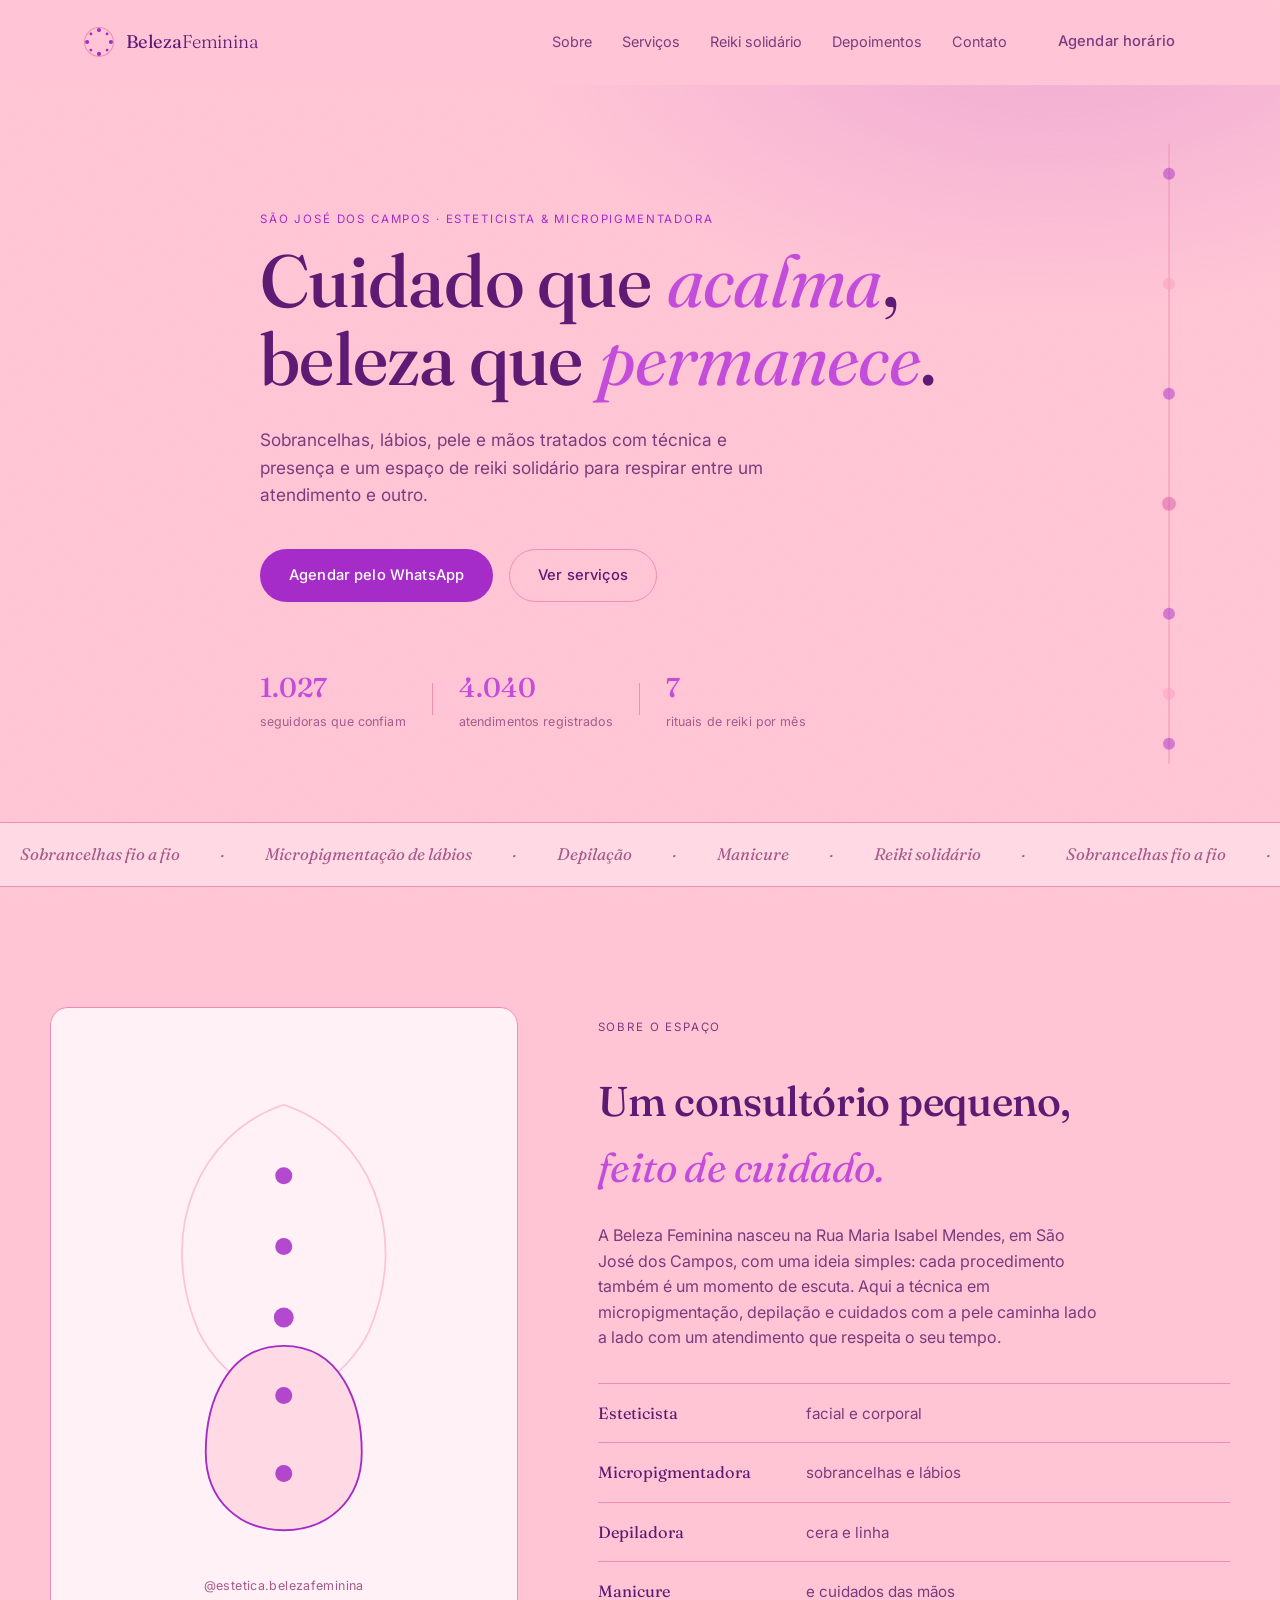
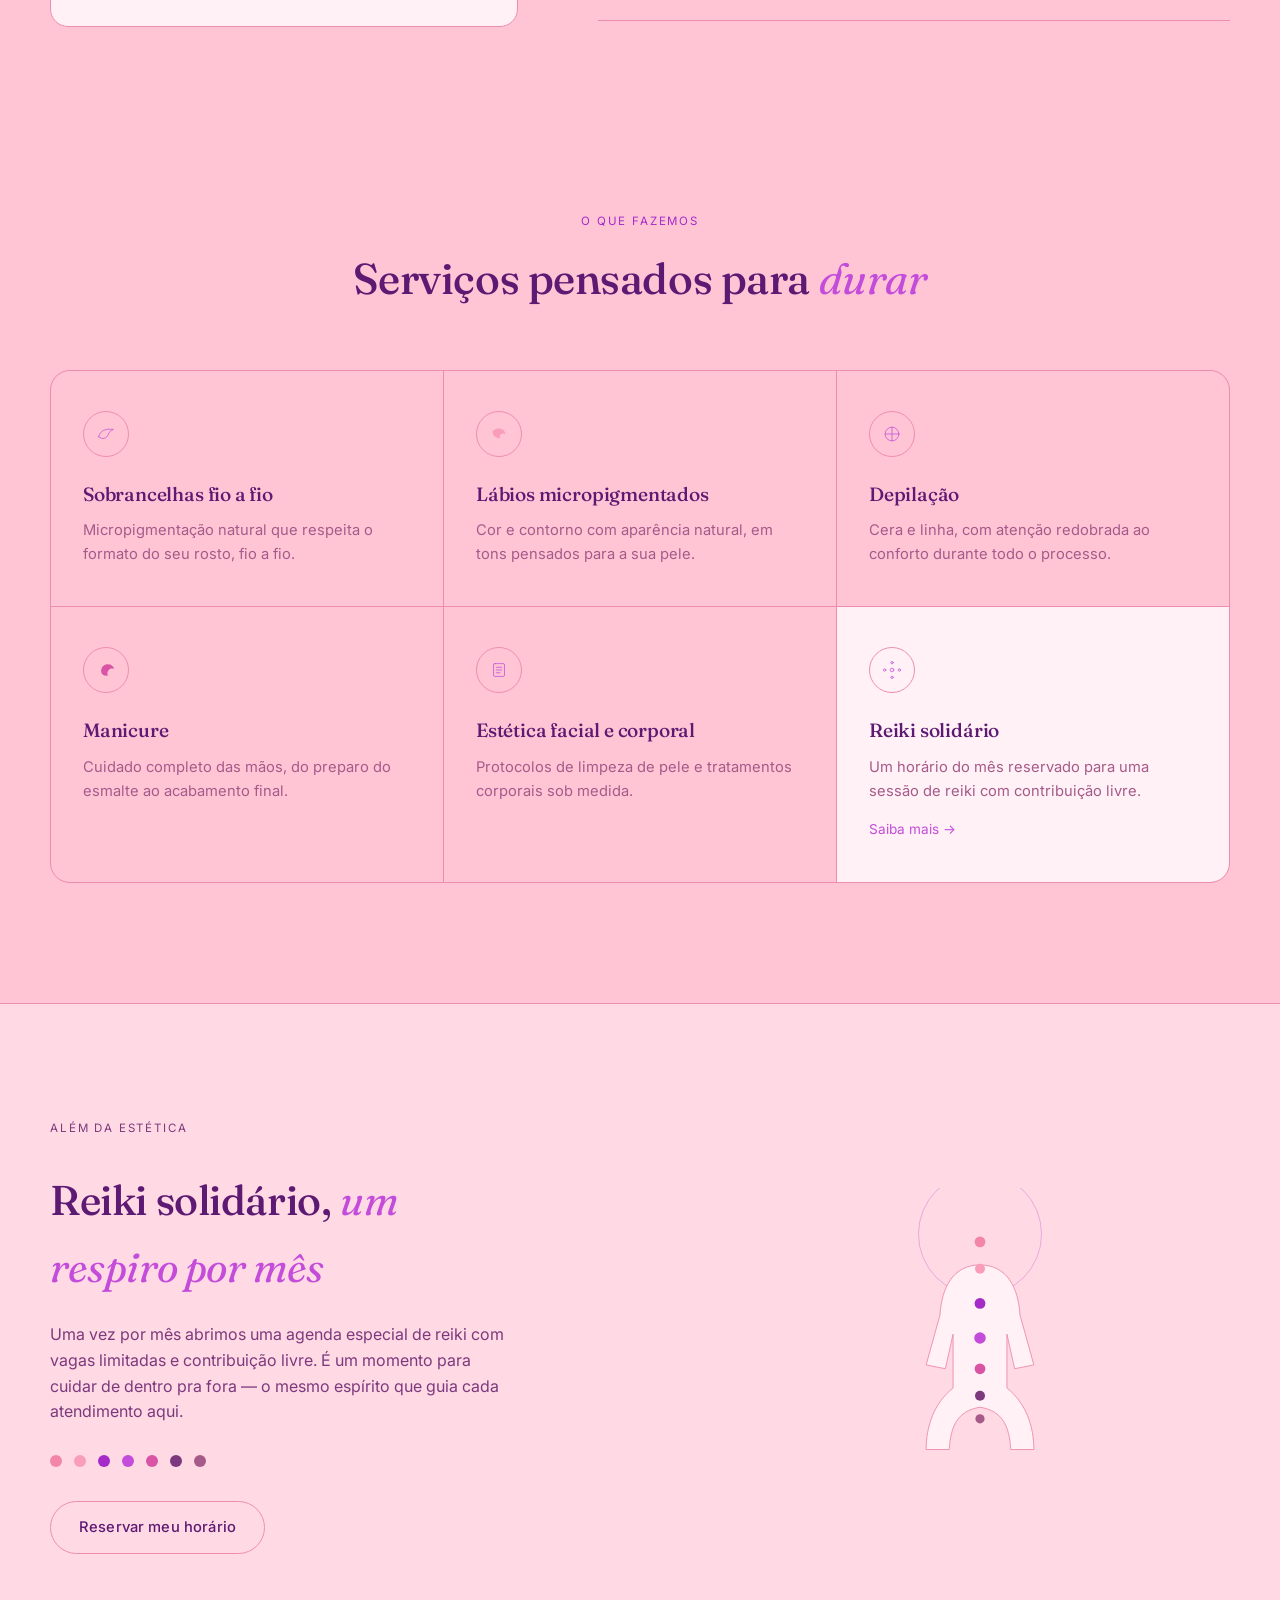
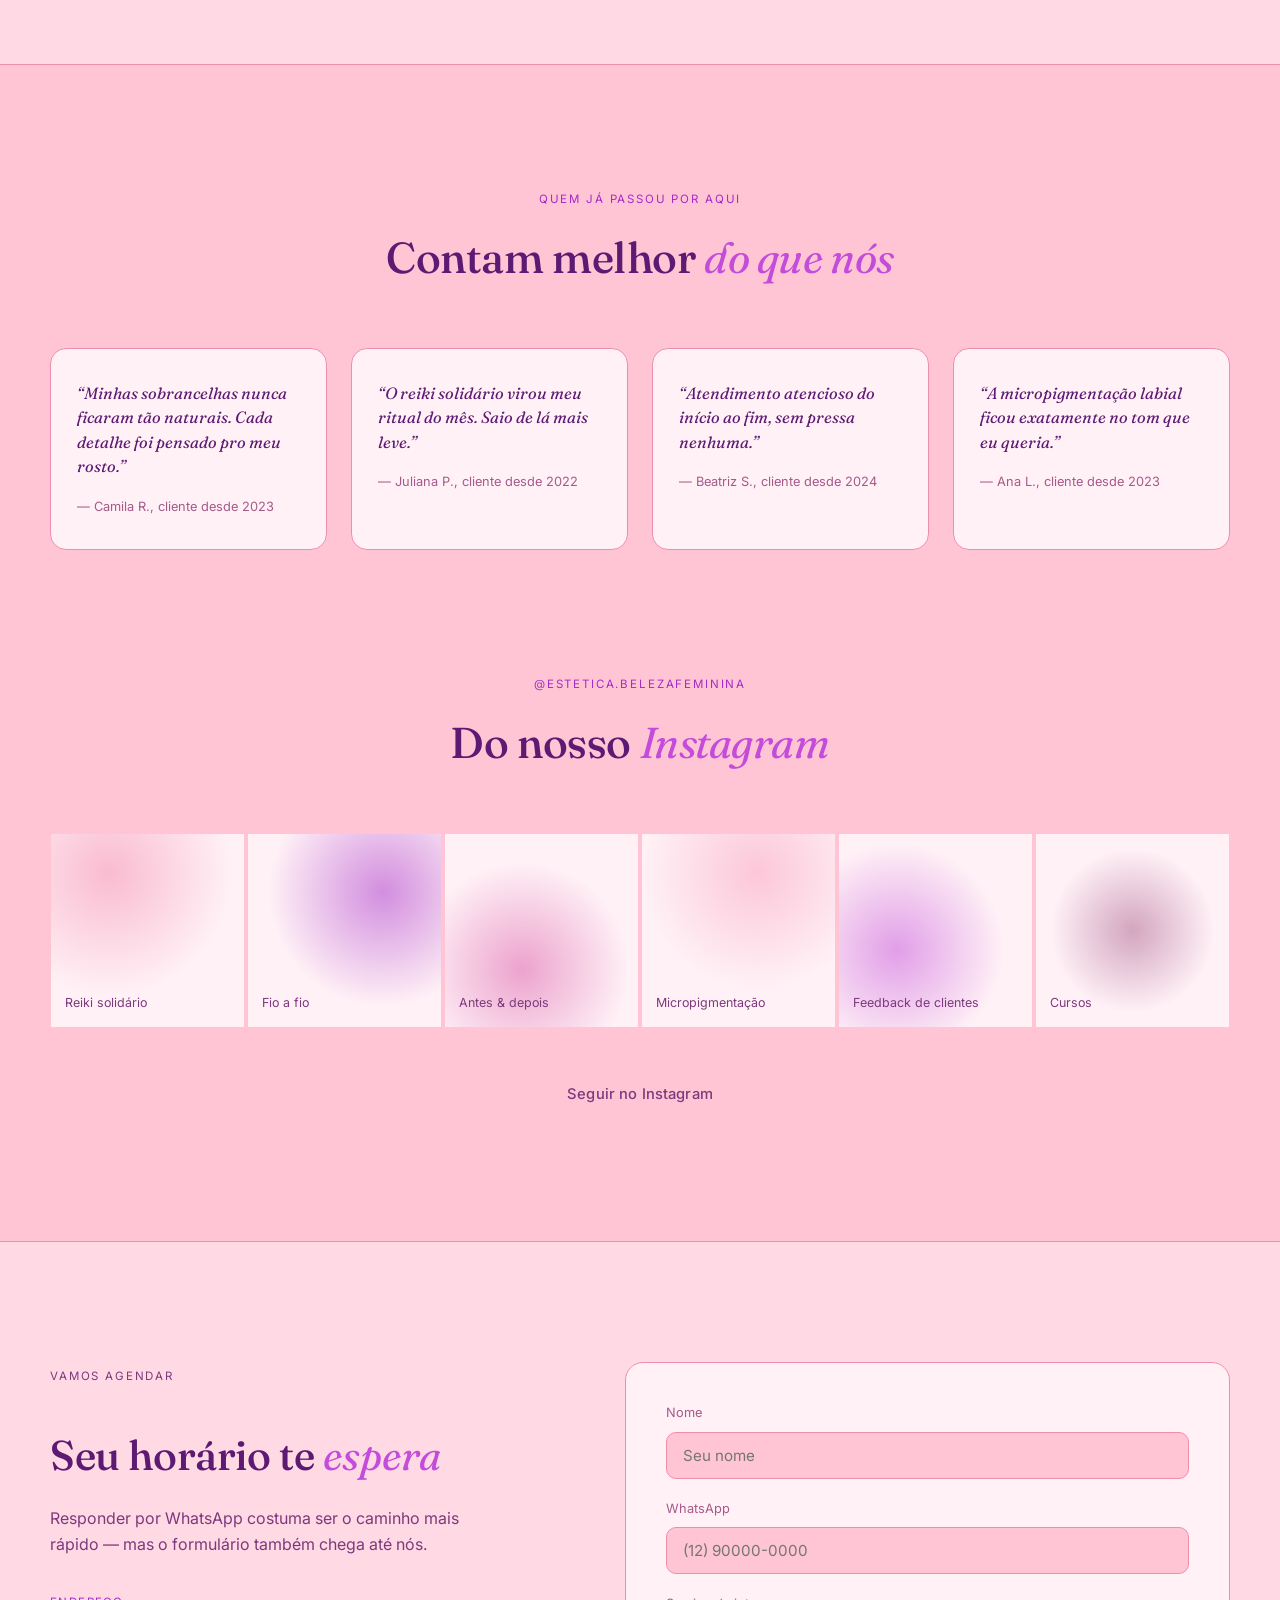
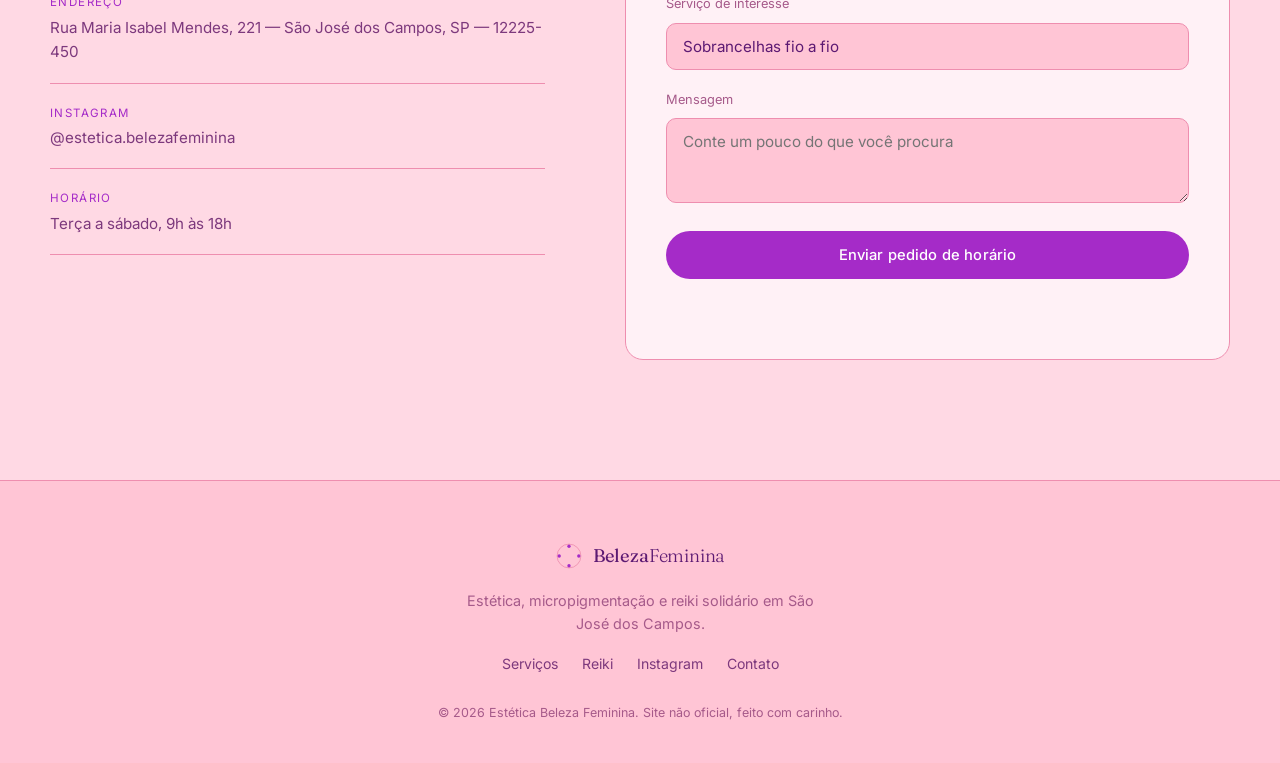
==== index.html @ eb78dc77 "fgdfgdfg" ====
<!DOCTYPE html>
<html lang="pt-BR">
<head>
<meta property="og:img/capasite" content="https://miguelpellatiero.github.io/estetica-femina/">
<meta charset="UTF-8">
<meta name="viewport" content="width=device-width, initial-scale=1.0">
<title>Estética Beleza Feminina — São José dos Campos</title>
<meta name="description" content="Esteticista, micropigmentação de sobrancelhas e lábios, depilação, manicure e reiki em São José dos Campos.">
<link rel="preconnect" href="https://fonts.googleapis.com">
<link rel="preconnect" href="https://fonts.gstatic.com" crossorigin>
<link href="https://fonts.googleapis.com/css2?family=Fraunces:ital,opsz,wght@0,9..144,300;0,9..144,400;0,9..144,500;0,9..144,600;1,9..144,400;1,9..144,500&family=Inter:wght@300;400;500;600&display=swap" rel="stylesheet">
<link rel="stylesheet" href="style.css?v=pink-20260817">
<link rel="icon" type="image/png" href="img/estetica.png">
</head>
<body>

<div class="grain"></div>

<a class="skip-link" href="#inicio">Ir para o conteúdo</a>

<header class="site-header" id="topo">
  <div class="header-inner">
    <a href="#inicio" class="brand">
      <span class="brand-mark" aria-hidden="true">
        <svg viewBox="0 0 40 40" width="34" height="34">
          <circle class="mark-ring" cx="20" cy="20" r="17"></circle>
          <circle class="mark-dot" cx="20" cy="6"  r="2.4"></circle>
          <circle class="mark-dot" cx="20" cy="34" r="2.4"></circle>
          <circle class="mark-dot" cx="6"  cy="20" r="2.4"></circle>
          <circle class="mark-dot" cx="34" cy="20" r="2.4"></circle>
          <circle class="mark-dot" cx="10.5" cy="10.5" r="1.7"></circle>
          <circle class="mark-dot" cx="29.5" cy="10.5" r="1.7"></circle>
          <circle class="mark-dot" cx="10.5" cy="29.5" r="1.7"></circle>
          <circle class="mark-dot" cx="29.5" cy="29.5" r="1.7"></circle>
        </svg>
      </span>
      <span class="brand-name">Beleza<em>Feminina</em></span>
    </a>

    <nav class="main-nav" id="main-nav">
      <a href="#sobre">Sobre</a>
      <a href="#servicos">Serviços</a>
      <a href="#reiki">Reiki solidário</a>
      <a href="#depoimentos">Depoimentos</a>
      <a href="#contato">Contato</a>
    </nav>

    <a class="btn btn-ghost header-cta" href="#contato">Agendar horário</a>

    <button class="nav-toggle" id="nav-toggle" aria-expanded="false" aria-controls="mobile-nav" aria-label="Abrir menu">
      <span></span><span></span><span></span>
    </button>
  </div>

  <div class="mobile-nav" id="mobile-nav">
    <a href="#sobre">Sobre</a>
    <a href="#servicos">Serviços</a>
    <a href="#reiki">Reiki solidário</a>
    <a href="#depoimentos">Depoimentos</a>
    <a href="#contato">Contato</a>
  </div>
</header>

<main id="inicio">

  <!-- HERO -->
  <section class="hero">
    <div class="hero-energy" aria-hidden="true">
      <svg id="energy-line" viewBox="0 0 120 640" preserveAspectRatio="xMidYMid meet">
        <line x1="60" y1="10" x2="60" y2="630" class="energy-spine"></line>
        <g class="energy-points">
          <circle cx="60" cy="40"  r="6"></circle>
          <circle cx="60" cy="150" r="6"></circle>
          <circle cx="60" cy="260" r="6"></circle>
          <circle cx="60" cy="370" r="7"></circle>
          <circle cx="60" cy="480" r="6"></circle>
          <circle cx="60" cy="560" r="6"></circle>
          <circle cx="60" cy="610" r="6"></circle>
        </g>
      </svg>
    </div>

    <div class="hero-inner">
      <p class="eyebrow reveal">São José dos Campos · esteticista &amp; micropigmentadora</p>
      <h1 class="hero-title">
        <span class="reveal">Cuidado que</span>
        <span class="reveal"><em>acalma</em>,</span>
        <span class="reveal">beleza que</span>
        <span class="reveal"><em>permanece</em>.</span>
      </h1>
      <p class="hero-sub reveal">
        Sobrancelhas, lábios, pele e mãos tratados com técnica e presença 
        e um espaço de reiki solidário para respirar entre um atendimento e outro.
      </p>
      <div class="hero-actions reveal">
        <a href="#contato" class="btn btn-solid">Agendar pelo WhatsApp</a>
        <a href="#servicos" class="btn btn-line">Ver serviços</a>
      </div>
      <div class="hero-stats reveal">
        <div><strong>1.027</strong><span>seguidoras que confiam</span></div>
        <div class="stat-divider"></div>
        <div><strong>4.040</strong><span>atendimentos registrados</span></div>
        <div class="stat-divider"></div>
        <div><strong>7</strong><span>rituais de reiki por mês</span></div>
      </div>
    </div>
  </section>

  <!-- MARQUEE -->
  <div class="marquee" aria-hidden="true">
    <div class="marquee-track">
      <span>Sobrancelhas fio a fio</span><span>·</span>
      <span>Micropigmentação de lábios</span><span>·</span>
      <span>Depilação</span><span>·</span>
      <span>Manicure</span><span>·</span>
      <span>Reiki solidário</span><span>·</span>
      <span>Sobrancelhas fio a fio</span><span>·</span>
      <span>Micropigmentação de lábios</span><span>·</span>
      <span>Depilação</span><span>·</span>
      <span>Manicure</span><span>·</span>
      <span>Reiki solidário</span><span>·</span>
    </div>
  </div>

  <!-- SOBRE -->
  <section class="about" id="sobre">
    <div class="about-inner">
      <div class="about-visual reveal-up" aria-hidden="true">
        <div class="portrait-frame">
          <svg viewBox="0 0 300 360" class="portrait-figure">
            <path class="fig-petal" d="M150 40 C 90 60, 60 130, 90 200 C 110 240, 150 250, 150 250 C 150 250, 190 240, 210 200 C 240 130, 210 60, 150 40 Z"></path>
            <circle class="fig-point" cx="150" cy="90"  r="6"></circle>
            <circle class="fig-point" cx="150" cy="140" r="6"></circle>
            <circle class="fig-point" cx="150" cy="190" r="7"></circle>
            <path class="fig-body" d="M150 210 C 110 210, 95 250, 95 285 C 95 320, 120 340, 150 340 C 180 340, 205 320, 205 285 C 205 250, 190 210, 150 210 Z"></path>
            <circle class="fig-point" cx="150" cy="245" r="6"></circle>
            <circle class="fig-point" cx="150" cy="300" r="6"></circle>
          </svg>
          <span class="frame-tag">@estetica.belezafeminina</span>
        </div>
      </div>

      <div class="about-copy">
        <p class="eyebrow reveal">Sobre o espaço</p>
        <h2 class="reveal">Um consultório pequeno, <em>feito de cuidado.</em></h2>
        <p class="reveal">
          A Beleza Feminina nasceu na Rua Maria Isabel Mendes, em São José dos Campos, com uma ideia simples:
          cada procedimento também é um momento de escuta. Aqui a técnica em micropigmentação, depilação
          e cuidados com a pele caminha lado a lado com um atendimento que respeita o seu tempo.
        </p>
        <ul class="about-list">
          <li class="reveal"><span>Esteticista</span>facial e corporal</li>
          <li class="reveal"><span>Micropigmentadora</span>sobrancelhas e lábios</li>
          <li class="reveal"><span>Depiladora</span>cera e linha</li>
          <li class="reveal"><span>Manicure</span>e cuidados das mãos</li>
        </ul>
      </div>
    </div>
  </section>

  <!-- SERVIÇOS -->
  <section class="services" id="servicos">
    <div class="section-head">
      <p class="eyebrow reveal">O que fazemos</p>
      <h2 class="reveal">Serviços pensados para <em>durar</em></h2>
    </div>

    <div class="services-grid">
      <article class="service-card reveal-up">
        <span class="service-icon" aria-hidden="true">
          <svg viewBox="0 0 48 48"><path d="M8 30c4-14 14-18 32-16-6 2-9 6-11 11-4 9-13 12-21 5z"></path></svg>
        </span>
        <h3>Sobrancelhas fio a fio</h3>
        <p>Micropigmentação natural que respeita o formato do seu rosto, fio a fio.</p>
      </article>

      <article class="service-card reveal-up">
        <span class="service-icon" aria-hidden="true">
          <svg viewBox="0 0 48 48"><path d="M24 12c8 0 14 6 14 13-2-2-6-3-9-1-3 2-4 6-3 9-8 0-16-6-16-13 0-4 6-8 14-8z"></path></svg>
        </span>
        <h3>Lábios micropigmentados</h3>
        <p>Cor e contorno com aparência natural, em tons pensados para a sua pele.</p>
      </article>

      <article class="service-card reveal-up">
        <span class="service-icon" aria-hidden="true">
          <svg viewBox="0 0 48 48"><circle cx="24" cy="24" r="15"></circle><path d="M24 9v30M9 24h30"></path></svg>
        </span>
        <h3>Depilação</h3>
        <p>Cera e linha, com atenção redobrada ao conforto durante todo o processo.</p>
      </article>

      <article class="service-card reveal-up">
        <span class="service-icon" aria-hidden="true">
          <svg viewBox="0 0 48 48"><path d="M14 30c-2-8 2-16 10-18 8-2 16 2 18 10-4-2-9-1-12 2-3 3-4 8-2 12-6 2-12-1-14-6z"></path></svg>
        </span>
        <h3>Manicure</h3>
        <p>Cuidado completo das mãos, do preparo do esmalte ao acabamento final.</p>
      </article>

      <article class="service-card reveal-up">
        <span class="service-icon" aria-hidden="true">
          <svg viewBox="0 0 48 48"><rect x="12" y="10" width="24" height="28" rx="3"></rect><path d="M18 18h12M18 24h12M18 30h8"></path></svg>
        </span>
        <h3>Estética facial e corporal</h3>
        <p>Protocolos de limpeza de pele e tratamentos corporais sob medida.</p>
      </article>

      <article class="service-card reveal-up featured">
        <span class="service-icon" aria-hidden="true">
          <svg viewBox="0 0 48 48"><circle cx="24" cy="24" r="4"></circle><circle cx="24" cy="8" r="2.6"></circle><circle cx="24" cy="40" r="2.6"></circle><circle cx="8" cy="24" r="2.6"></circle><circle cx="40" cy="24" r="2.6"></circle></svg>
        </span>
        <h3>Reiki solidário</h3>
        <p>Um horário do mês reservado para uma sessão de reiki com contribuição livre.</p>
        <a href="#reiki" class="service-link">Saiba mais →</a>
      </article>
    </div>
  </section>

  <!-- REIKI -->
  <section class="reiki" id="reiki">
    <div class="reiki-inner">
      <div class="reiki-copy">
        <p class="eyebrow reveal">Além da estética</p>
        <h2 class="reveal">Reiki solidário, <em>um respiro por mês</em></h2>
        <p class="reveal">
          Uma vez por mês abrimos uma agenda especial de reiki com vagas limitadas e contribuição livre.
          É um momento para cuidar de dentro pra fora — o mesmo espírito que guia cada atendimento aqui.
        </p>
        <div class="reiki-chakras" aria-hidden="true">
          <span></span><span></span><span></span><span></span><span></span><span></span><span></span>
        </div>
        <a href="#contato" class="btn btn-line reveal">Reservar meu horário</a>
      </div>

      <div class="reiki-figure reveal-up" aria-hidden="true">
        <svg viewBox="0 0 260 380" class="chakra-figure">
          <ellipse class="chakra-halo" cx="130" cy="60" rx="80" ry="80"></ellipse>
          <path class="chakra-body" d="M130 100 C 95 100, 80 130, 78 165 L 60 230 L 85 235 L 95 190 L 95 260 C 70 280, 60 310, 60 340 L 90 340 C 92 310, 100 290, 130 285 C 160 290, 168 310, 170 340 L 200 340 C 200 310, 190 280, 165 260 L 165 190 L 175 235 L 200 230 L 182 165 C 180 130, 165 100, 130 100 Z"></path>
          <circle class="chakra-dot dot-1" cx="130" cy="70"  r="7"></circle>
          <circle class="chakra-dot dot-2" cx="130" cy="105" r="6.5"></circle>
          <circle class="chakra-dot dot-3" cx="130" cy="150" r="7"></circle>
          <circle class="chakra-dot dot-4" cx="130" cy="195" r="7.5"></circle>
          <circle class="chakra-dot dot-5" cx="130" cy="235" r="7"></circle>
          <circle class="chakra-dot dot-6" cx="130" cy="270" r="6.5"></circle>
          <circle class="chakra-dot dot-7" cx="130" cy="300" r="6"></circle>
        </svg>
      </div>
    </div>
  </section>

  <!-- DEPOIMENTOS -->
  <section class="testimonials" id="depoimentos">
    <div class="section-head">
      <p class="eyebrow reveal">Quem já passou por aqui</p>
      <h2 class="reveal">Contam melhor <em>do que nós</em></h2>
    </div>

    <div class="testimonials-track">
      <figure class="testimonial-card reveal-up">
        <blockquote>“Minhas sobrancelhas nunca ficaram tão naturais. Cada detalhe foi pensado pro meu rosto.”</blockquote>
        <figcaption>— Camila R., cliente desde 2023</figcaption>
      </figure>
      <figure class="testimonial-card reveal-up">
        <blockquote>“O reiki solidário virou meu ritual do mês. Saio de lá mais leve.”</blockquote>
        <figcaption>— Juliana P., cliente desde 2022</figcaption>
      </figure>
      <figure class="testimonial-card reveal-up">
        <blockquote>“Atendimento atencioso do início ao fim, sem pressa nenhuma.”</blockquote>
        <figcaption>— Beatriz S., cliente desde 2024</figcaption>
      </figure>
      <figure class="testimonial-card reveal-up">
        <blockquote>“A micropigmentação labial ficou exatamente no tom que eu queria.”</blockquote>
        <figcaption>— Ana L., cliente desde 2023</figcaption>
      </figure>
    </div>
  </section>

  <!-- INSTAGRAM -->
  <section class="insta" id="instagram">
    <div class="section-head">
      <p class="eyebrow reveal">@estetica.belezafeminina</p>
      <h2 class="reveal">Do nosso <em>Instagram</em></h2>
    </div>
    <div class="insta-grid">
      <div class="insta-tile reveal-up t1"><span>Reiki solidário</span></div>
      <div class="insta-tile reveal-up t2"><span>Fio a fio</span></div>
      <div class="insta-tile reveal-up t3"><span>Antes &amp; depois</span></div>
      <div class="insta-tile reveal-up t4"><span>Micropigmentação</span></div>
      <div class="insta-tile reveal-up t5"><span>Feedback de clientes</span></div>
      <div class="insta-tile reveal-up t6"><span>Cursos</span></div>
    </div>
    <a class="btn btn-ghost insta-cta reveal" href="https://www.instagram.com/estetica.belezafeminina" target="_blank" rel="noopener">Seguir no Instagram</a>
  </section>

  <!-- CONTATO -->
  <section class="contact" id="contato">
    <div class="contact-inner">
      <div class="contact-copy">
        <p class="eyebrow reveal">Vamos agendar</p>
        <h2 class="reveal">Seu horário te <em>espera</em></h2>
        <p class="reveal">Responder por WhatsApp costuma ser o caminho mais rápido — mas o formulário também chega até nós.</p>

        <ul class="contact-info">
          <li class="reveal">
            <span class="ci-label">Endereço</span>
            <span>Rua Maria Isabel Mendes, 221 — São José dos Campos, SP — 12225-450</span>
          </li>
          <li class="reveal">
            <span class="ci-label">Instagram</span>
            <span>@estetica.belezafeminina</span>
          </li>
          <li class="reveal">
            <span class="ci-label">Horário</span>
            <span>Terça a sábado, 9h às 18h</span>
          </li>
        </ul>
      </div>

      <form class="contact-form reveal-up" id="contact-form" novalidate>
        <div class="field">
          <label for="name">Nome</label>
          <input id="name" name="name" type="text" placeholder="Seu nome" required>
        </div>
        <div class="field">
          <label for="phone">WhatsApp</label>
          <input id="phone" name="phone" type="tel" placeholder="(12) 90000-0000" required>
        </div>
        <div class="field">
          <label for="service">Serviço de interesse</label>
          <select id="service" name="service">
            <option>Sobrancelhas fio a fio</option>
            <option>Lábios micropigmentados</option>
            <option>Depilação</option>
            <option>Manicure</option>
            <option>Estética facial e corporal</option>
            <option>Reiki solidário</option>
          </select>
        </div>
        <div class="field">
          <label for="message">Mensagem</label>
          <textarea id="message" name="message" rows="3" placeholder="Conte um pouco do que você procura"></textarea>
        </div>
        <button type="submit" class="btn btn-solid form-submit">Enviar pedido de horário</button>
        <p class="form-note" id="form-note" role="status" aria-live="polite"></p>
      </form>
    </div>
  </section>

</main>

<footer class="site-footer">
  <div class="footer-inner">
    <a href="#inicio" class="brand footer-brand">
      <span class="brand-mark" aria-hidden="true">
        <svg viewBox="0 0 40 40" width="28" height="28">
          <circle class="mark-ring" cx="20" cy="20" r="17"></circle>
          <circle class="mark-dot" cx="20" cy="6"  r="2.4"></circle>
          <circle class="mark-dot" cx="20" cy="34" r="2.4"></circle>
          <circle class="mark-dot" cx="6"  cy="20" r="2.4"></circle>
          <circle class="mark-dot" cx="34" cy="20" r="2.4"></circle>
        </svg>
      </span>
      <span class="brand-name">Beleza<em>Feminina</em></span>
    </a>
    <p class="footer-tag">Estética, micropigmentação e reiki solidário em São José dos Campos.</p>
    <div class="footer-links">
      <a href="#servicos">Serviços</a>
      <a href="#reiki">Reiki</a>
      <a href="https://www.instagram.com/estetica.belezafeminina" target="_blank" rel="noopener">Instagram</a>
      <a href="#contato">Contato</a>
    </div>
    <p class="footer-copy">© <span id="year"></span> Estética Beleza Feminina. Site não oficial, feito com carinho.</p>
  </div>
</footer>

<button class="to-top" id="to-top" aria-label="Voltar ao topo">↑</button>

<script src="script.js"></script>
</body>
</html>
---- style.css ----
/* =========================================================
   Estética Beleza Feminina — tokens
   Background: warm near-black · Accents: antique gold + dusty rose
   ========================================================= */

:root{
  --bg:        #ffc5d5;
  --bg-soft:   #ffd9e4;
  --surface:   #fff1f6;
  --line:      #ee8eaf;

  --ink:       #5d1a73;
  --ink-dim:   #7d397d;
  --ink-mute:  #a65a8a;

  --gold:      #a52bc8;
  --gold-soft: #c34cda;
  --rose:      #f485aa;
  --rose-soft: #f99dbb;

  --sage:      #d954a5;

  --font-display: "Fraunces", "Iowan Old Style", serif;
  --font-body: "Inter", -apple-system, BlinkMacSystemFont, sans-serif;

  --container: 1180px;
  --ease: cubic-bezier(.22,.85,.32,1);
}

*, *::before, *::after{ box-sizing: border-box; }

html{
  scroll-behavior: smooth;
}

@media (prefers-reduced-motion: reduce){
  html{ scroll-behavior: auto; }
  *, *::before, *::after{
    animation-duration: 0.01ms !important;
    animation-iteration-count: 1 !important;
    transition-duration: 0.01ms !important;
    scroll-behavior: auto !important;
  }
}

body{
  margin: 0;
  background: var(--bg);
  color: var(--ink);
  font-family: var(--font-body);
  font-weight: 400;
  line-height: 1.6;
  -webkit-font-smoothing: antialiased;
  overflow-x: hidden;
}

img, svg{ display: block; max-width: 100%; }

a{ color: inherit; text-decoration: none; }

h1, h2, h3{
  font-family: var(--font-display);
  font-weight: 500;
  color: var(--ink);
  margin: 0;
  letter-spacing: -0.01em;
}

em{
  font-style: italic;
  color: var(--gold-soft);
  font-weight: 400;
}

p{ margin: 0; }

ul{ list-style: none; margin: 0; padding: 0; }

.skip-link{
  position: absolute;
  left: -999px;
  top: 0;
  background: var(--gold);
  color: var(--bg);
  padding: 10px 16px;
  z-index: 999;
}
.skip-link:focus{ left: 12px; top: 12px; }

:focus-visible{
  outline: 2px solid var(--gold-soft);
  outline-offset: 3px;
}

/* subtle film-grain overlay for warmth */
.grain{
  position: fixed;
  inset: 0;
  z-index: 999;
  pointer-events: none;
  opacity: 0.035;
  mix-blend-mode: overlay;
  background-image: url("data:image/svg+xml,%3Csvg xmlns='http://www.w3.org/2000/svg' width='120' height='120'%3E%3Cfilter id='n'%3E%3CfeTurbulence type='fractalNoise' baseFrequency='0.9' numOctaves='2' stitchTiles='stitch'/%3E%3C/filter%3E%3Crect width='100%25' height='100%25' filter='url(%23n)'/%3E%3C/svg%3E");
}

.eyebrow{
  display: inline-block;
  font-family: var(--font-body);
  font-size: 0.72rem;
  letter-spacing: 0.16em;
  text-transform: uppercase;
  color: var(--gold);
  margin-bottom: 14px;
}

/* buttons */
.btn{
  display: inline-flex;
  align-items: center;
  justify-content: center;
  gap: 8px;
  padding: 14px 28px;
  border-radius: 100px;
  font-family: var(--font-body);
  font-size: 0.92rem;
  font-weight: 500;
  letter-spacing: 0.01em;
  cursor: pointer;
  border: 1px solid transparent;
  transition: transform .45s var(--ease), background-color .35s var(--ease), border-color .35s var(--ease), color .35s var(--ease);
  white-space: nowrap;
}
.btn:hover{ transform: translateY(-2px); }
.btn:active{ transform: translateY(0); }

.btn-solid{
  background: var(--gold);
  color: #fff;
}
.btn-solid:hover{ background: var(--gold-soft); }

.btn-line{
  border-color: var(--line);
  color: var(--ink);
}
.btn-line:hover{ border-color: var(--gold); color: var(--gold-soft); }

.btn-ghost{
  border-color: transparent;
  color: var(--ink-dim);
}
.btn-ghost:hover{ color: var(--gold-soft); }

/* =========================================================
   Header
   ========================================================= */
.site-header{
  position: sticky;
  top: 0;
  z-index: 100;
  background: rgba(255, 197, 213, 0.86);
  backdrop-filter: blur(14px) saturate(140%);
  border-bottom: 1px solid transparent;
  transition: border-color .4s var(--ease), background-color .4s var(--ease);
}
.site-header.scrolled{
  border-bottom-color: var(--line);
}

.header-inner{
  max-width: var(--container);
  margin: 0 auto;
  padding: 18px 32px;
  display: flex;
  align-items: center;
  gap: 28px;
}

.brand{
  display: flex;
  align-items: center;
  gap: 10px;
  margin-right: auto;
}
.brand-mark{
  flex: 0 0 34px;
  width: 34px;
  height: 34px;
  overflow: hidden;
  border-radius: 50%;
}
.brand-mark img{
  width: 100%;
  height: 100%;
  object-fit: cover;
}
.footer-brand .brand-mark{
  flex-basis: 28px;
  width: 28px;
  height: 28px;
}
.brand-name{
  font-family: var(--font-display);
  font-size: 1.15rem;
  letter-spacing: -0.01em;
}
.brand-name em{ color: var(--ink); font-style: normal; font-weight: 300; }

.mark-ring{ fill: none; stroke: var(--line); stroke-width: 1.2; }
.mark-dot{ fill: var(--gold); }

.main-nav{
  display: flex;
  gap: 30px;
}
.main-nav a{
  font-size: 0.9rem;
  color: var(--ink-dim);
  position: relative;
  padding: 4px 0;
  transition: color .3s var(--ease);
}
.main-nav a::after{
  content: "";
  position: absolute;
  left: 0; bottom: -2px;
  width: 0%;
  height: 1px;
  background: var(--gold);
  transition: width .35s var(--ease);
}
.main-nav a:hover{ color: var(--ink); }
.main-nav a:hover::after{ width: 100%; }

.header-cta{ padding: 11px 22px; }

.nav-toggle{
  display: none;
  flex-direction: column;
  justify-content: center;
  gap: 5px;
  width: 34px;
  height: 34px;
  background: none;
  border: none;
  cursor: pointer;
}
.nav-toggle span{
  height: 1px;
  background: var(--ink);
  width: 100%;
  transition: transform .35s var(--ease), opacity .35s var(--ease);
}
.nav-toggle[aria-expanded="true"] span:nth-child(1){ transform: translateY(6px) rotate(45deg); }
.nav-toggle[aria-expanded="true"] span:nth-child(2){ opacity: 0; }
.nav-toggle[aria-expanded="true"] span:nth-child(3){ transform: translateY(-6px) rotate(-45deg); }

.mobile-nav{
  display: none;
  flex-direction: column;
  padding: 8px 32px 24px;
  gap: 4px;
  max-height: 0;
  overflow: hidden;
  transition: max-height .4s var(--ease);
}
.mobile-nav.open{ max-height: 320px; }
.mobile-nav a{
  padding: 12px 0;
  border-bottom: 1px solid var(--line);
  color: var(--ink-dim);
  font-size: 0.98rem;
}

/* =========================================================
   Hero
   ========================================================= */
.hero{
  position: relative;
  padding: 120px 32px 90px;
  overflow: hidden;
  background:
    radial-gradient(ellipse 900px 500px at 82% -10%, rgba(165, 43, 200, 0.18), transparent 60%),
    var(--bg);
}

.hero-energy{
  position: absolute;
  right: 4%;
  top: 0;
  height: 100%;
  width: 120px;
  opacity: 0.9;
  pointer-events: none;
}
#energy-line{ height: 100%; width: 100%; }
.energy-spine{
  stroke: var(--line);
  stroke-width: 1;
}
.energy-points circle{
  fill: var(--gold);
  opacity: 0.55;
  animation: pulse-point 3.6s ease-in-out infinite;
}
.energy-points circle:nth-child(1){ animation-delay: 0s; }
.energy-points circle:nth-child(2){ animation-delay: .3s; fill: var(--rose-soft); }
.energy-points circle:nth-child(3){ animation-delay: .6s; }
.energy-points circle:nth-child(4){ animation-delay: .9s; fill: var(--sage); }
.energy-points circle:nth-child(5){ animation-delay: 1.2s; }
.energy-points circle:nth-child(6){ animation-delay: 1.5s; fill: var(--rose-soft); }
.energy-points circle:nth-child(7){ animation-delay: 1.8s; }

@keyframes pulse-point{
  0%, 100%{ opacity: 0.35; r: 5.5; }
  50%{ opacity: 0.9; r: 7.5; }
}

.hero-inner{
  max-width: 760px;
  margin: 0 auto;
  position: relative;
  z-index: 1;
}

.hero-title{
  font-size: clamp(2.6rem, 6vw, 4.6rem);
  line-height: 1.06;
  display: flex;
  flex-wrap: wrap;
  gap: 0 16px;
  margin-bottom: 28px;
}
.hero-title span{ display: inline-block; }

.hero-sub{
  max-width: 520px;
  font-size: 1.08rem;
  color: var(--ink-dim);
  margin-bottom: 40px;
}

.hero-actions{
  display: flex;
  gap: 16px;
  flex-wrap: wrap;
  margin-bottom: 64px;
}

.hero-stats{
  display: flex;
  align-items: center;
  gap: 26px;
  flex-wrap: wrap;
}
.hero-stats div:not(.stat-divider){
  display: flex;
  flex-direction: column;
  gap: 2px;
}
.hero-stats strong{
  font-family: var(--font-display);
  font-size: 1.7rem;
  color: var(--gold-soft);
  font-weight: 500;
}
.hero-stats span{
  font-size: 0.78rem;
  color: var(--ink-mute);
  letter-spacing: 0.01em;
}
.stat-divider{
  width: 1px;
  height: 32px;
  background: var(--line);
}

/* reveal-on-load for hero (staggered) */
.reveal{
  opacity: 0;
  transform: translateY(16px);
}
.reveal.in{
  animation: rise .8s var(--ease) forwards;
}
.hero-title span.reveal.in:nth-child(1){ animation-delay: .05s; }
.hero-title span.reveal.in:nth-child(2){ animation-delay: .15s; }
.hero-title span.reveal.in:nth-child(3){ animation-delay: .25s; }
.hero-title span.reveal.in:nth-child(4){ animation-delay: .35s; }
.hero-sub.reveal.in{ animation-delay: .45s; }
.hero-actions.reveal.in{ animation-delay: .55s; }
.hero-stats.reveal.in{ animation-delay: .65s; }

@keyframes rise{
  to{ opacity: 1; transform: translateY(0); }
}

/* generic scroll-reveal (used across sections via IntersectionObserver) */
.reveal:not(.hero .reveal){
  transition: opacity .8s var(--ease), transform .8s var(--ease);
}
.reveal-up{
  opacity: 0;
  transform: translateY(28px);
  transition: opacity .8s var(--ease), transform .8s var(--ease);
}
.reveal-up.in{ opacity: 1; transform: translateY(0); }
section .reveal.in{ opacity: 1; transform: translateY(0); }

/* =========================================================
   Marquee
   ========================================================= */
.marquee{
  border-top: 1px solid var(--line);
  border-bottom: 1px solid var(--line);
  overflow: hidden;
  background: var(--bg-soft);
}
.marquee-track{
  display: flex;
  width: max-content;
  padding: 18px 0;
  animation: scroll-left 32s linear infinite;
}
.marquee-track span{
  font-family: var(--font-display);
  font-style: italic;
  font-size: 1.05rem;
  color: var(--ink-mute);
  padding: 0 20px;
  white-space: nowrap;
}
@keyframes scroll-left{
  from{ transform: translateX(0); }
  to{ transform: translateX(-50%); }
}

/* =========================================================
   About
   ========================================================= */
.about{ padding: 120px 32px; }
.about-inner{
  max-width: var(--container);
  margin: 0 auto;
  display: grid;
  grid-template-columns: 0.85fr 1.15fr;
  gap: 80px;
  align-items: center;
}

.portrait-frame{
  position: relative;
  background: var(--surface);
  border: 1px solid var(--line);
  border-radius: 18px;
  padding: 40px 20px 28px;
  text-align: center;
}
.portrait-figure{ width: 100%; height: auto; margin: 0 auto; }
.fig-petal{ fill: none; stroke: var(--rose-soft); stroke-width: 1.2; opacity: 0.55; }
.fig-body{ fill: var(--bg-soft); stroke: var(--gold); stroke-width: 1.3; }
.fig-point{ fill: var(--gold); opacity: 0.85; }
.frame-tag{
  display: inline-block;
  margin-top: 18px;
  font-size: 0.78rem;
  color: var(--ink-mute);
  letter-spacing: 0.03em;
}

.about-copy h2{
  font-size: clamp(1.9rem, 3.4vw, 2.6rem);
  margin-bottom: 22px;
  max-width: 480px;
}
.about-copy p{
  color: var(--ink-dim);
  max-width: 500px;
  margin-bottom: 32px;
}

.about-list{
  display: grid;
  gap: 0;
  border-top: 1px solid var(--line);
}
.about-list li{
  display: flex;
  gap: 18px;
  padding: 16px 0;
  border-bottom: 1px solid var(--line);
  color: var(--ink-dim);
  font-size: 0.95rem;
  align-items: baseline;
}
.about-list li span{
  font-family: var(--font-display);
  color: var(--ink);
  min-width: 190px;
  font-size: 1.02rem;
}

/* =========================================================
   Services
   ========================================================= */
.services{ padding: 60px 32px 120px; }
.section-head{
  max-width: var(--container);
  margin: 0 auto 56px;
  text-align: center;
}
.section-head h2{
  font-size: clamp(1.9rem, 3.6vw, 2.7rem);
}

.services-grid{
  max-width: var(--container);
  margin: 0 auto;
  display: grid;
  grid-template-columns: repeat(3, 1fr);
  gap: 1px;
  background: var(--line);
  border: 1px solid var(--line);
  border-radius: 20px;
  overflow: hidden;
}

.service-card{
  background: var(--bg);
  padding: 40px 32px;
  transition: background-color .4s var(--ease), transform .4s var(--ease);
  position: relative;
}
.service-card:hover{
  background: var(--surface);
}
.service-card.featured{
  background: var(--surface);
}
.service-card.featured:hover{ background: var(--bg-soft); }

.service-icon{
  display: inline-flex;
  align-items: center;
  justify-content: center;
  width: 46px;
  height: 46px;
  border-radius: 50%;
  border: 1px solid var(--line);
  margin-bottom: 22px;
  transition: border-color .4s var(--ease), transform .4s var(--ease);
}
.service-card:hover .service-icon{
  border-color: var(--gold);
  transform: rotate(-8deg);
}
.service-icon svg{
  width: 22px; height: 22px;
  fill: none;
  stroke: var(--gold-soft);
  stroke-width: 1.6;
  stroke-linecap: round;
  stroke-linejoin: round;
}
.service-icon svg circle{ fill: none; }
.service-card:nth-child(2) .service-icon svg{ fill: var(--rose-soft); stroke: none; }
.service-card:nth-child(4) .service-icon svg{ fill: var(--sage); stroke: none; }

.service-card h3{
  font-size: 1.2rem;
  margin-bottom: 10px;
}
.service-card p{
  color: var(--ink-mute);
  font-size: 0.92rem;
  line-height: 1.6;
}
.service-link{
  display: inline-block;
  margin-top: 16px;
  font-size: 0.85rem;
  color: var(--gold-soft);
  border-bottom: 1px solid transparent;
  transition: border-color .3s var(--ease);
}
.service-link:hover{ border-color: var(--gold-soft); }

/* =========================================================
   Reiki
   ========================================================= */
.reiki{
  padding: 110px 32px;
  background: var(--bg-soft);
  border-top: 1px solid var(--line);
  border-bottom: 1px solid var(--line);
}
.reiki-inner{
  max-width: var(--container);
  margin: 0 auto;
  display: grid;
  grid-template-columns: 1.1fr 0.9fr;
  gap: 70px;
  align-items: center;
}
.reiki-copy h2{
  font-size: clamp(1.9rem, 3.4vw, 2.6rem);
  margin-bottom: 22px;
  max-width: 460px;
}
.reiki-copy p{
  color: var(--ink-dim);
  max-width: 460px;
  margin-bottom: 30px;
}

.reiki-chakras{
  display: flex;
  gap: 12px;
  margin-bottom: 34px;
}
.reiki-chakras span{
  width: 12px; height: 12px;
  border-radius: 50%;
  background: var(--line);
  animation: chakra-breathe 3s ease-in-out infinite;
}
.reiki-chakras span:nth-child(1){ background: var(--rose); animation-delay: 0s; }
.reiki-chakras span:nth-child(2){ background: var(--rose-soft); animation-delay: .2s; }
.reiki-chakras span:nth-child(3){ background: var(--gold); animation-delay: .4s; }
.reiki-chakras span:nth-child(4){ background: var(--gold-soft); animation-delay: .6s; }
.reiki-chakras span:nth-child(5){ background: var(--sage); animation-delay: .8s; }
.reiki-chakras span:nth-child(6){ background: var(--ink-dim); animation-delay: 1s; }
.reiki-chakras span:nth-child(7){ background: var(--ink-mute); animation-delay: 1.2s; }
@keyframes chakra-breathe{
  0%, 100%{ transform: scale(1); opacity: 0.6; }
  50%{ transform: scale(1.5); opacity: 1; }
}

.reiki-figure{ display: flex; justify-content: center; }
.chakra-figure{ width: 200px; height: auto; }
.chakra-halo{
  fill: none;
  stroke: var(--gold);
  stroke-width: 1;
  opacity: 0.35;
  transform-origin: 130px 60px;
  animation: halo-spin 22s linear infinite;
}
@keyframes halo-spin{
  to{ transform: rotate(360deg); }
}
.chakra-body{ fill: var(--surface); stroke: var(--line); stroke-width: 1.2; }
.chakra-dot{ animation: chakra-breathe 3.2s ease-in-out infinite; }
.dot-1{ fill: var(--rose); animation-delay: 0s; }
.dot-2{ fill: var(--rose-soft); animation-delay: .25s; }
.dot-3{ fill: var(--gold); animation-delay: .5s; }
.dot-4{ fill: var(--gold-soft); animation-delay: .75s; }
.dot-5{ fill: var(--sage); animation-delay: 1s; }
.dot-6{ fill: var(--ink-dim); animation-delay: 1.25s; }
.dot-7{ fill: var(--ink-mute); animation-delay: 1.5s; }

/* =========================================================
   Testimonials
   ========================================================= */
.testimonials{ padding: 120px 32px; }
.testimonials-track{
  max-width: var(--container);
  margin: 0 auto;
  display: grid;
  grid-template-columns: repeat(4, 1fr);
  gap: 24px;
}
.testimonial-card{
  margin: 0;
  padding: 32px 26px;
  border: 1px solid var(--line);
  border-radius: 16px;
  background: var(--surface);
  transition: transform .4s var(--ease), border-color .4s var(--ease);
}
.testimonial-card:hover{
  transform: translateY(-6px);
  border-color: var(--gold);
}
.testimonial-card blockquote{
  margin: 0 0 18px;
  font-family: var(--font-display);
  font-style: italic;
  font-size: 1.02rem;
  line-height: 1.5;
  color: var(--ink);
}
.testimonial-card figcaption{
  font-size: 0.8rem;
  color: var(--ink-mute);
}

/* =========================================================
   Instagram grid
   ========================================================= */
.insta{ padding: 0 32px 120px; text-align: center; }
.insta-grid{
  max-width: var(--container);
  margin: 0 auto 40px;
  display: grid;
  grid-template-columns: repeat(6, 1fr);
  gap: 2px;
}
.insta-tile{
  aspect-ratio: 1 / 1;
  background: var(--surface);
  display: flex;
  align-items: flex-end;
  padding: 14px;
  position: relative;
  overflow: hidden;
  border: 1px solid var(--bg);
}
.insta-tile span{
  font-size: 0.78rem;
  color: var(--ink-dim);
  text-align: left;
  position: relative;
  z-index: 1;
}
.insta-tile::before{
  content: "";
  position: absolute;
  inset: 0;
  opacity: 0.5;
  transition: transform .6s var(--ease), opacity .5s var(--ease);
}
.insta-tile.t1::before{ background: radial-gradient(circle at 30% 20%, var(--rose) 0%, transparent 60%); }
.insta-tile.t2::before{ background: radial-gradient(circle at 70% 30%, var(--gold) 0%, transparent 60%); }
.insta-tile.t3::before{ background: radial-gradient(circle at 40% 70%, var(--sage) 0%, transparent 60%); }
.insta-tile.t4::before{ background: radial-gradient(circle at 60% 20%, var(--rose-soft) 0%, transparent 60%); }
.insta-tile.t5::before{ background: radial-gradient(circle at 30% 60%, var(--gold-soft) 0%, transparent 60%); }
.insta-tile.t6::before{ background: radial-gradient(circle at 50% 50%, var(--ink-mute) 0%, transparent 60%); }
.insta-tile:hover::before{ transform: scale(1.3); opacity: 0.8; }

/* =========================================================
   Contact
   ========================================================= */
.contact{
  padding: 120px 32px;
  background: var(--bg-soft);
  border-top: 1px solid var(--line);
}
.contact-inner{
  max-width: var(--container);
  margin: 0 auto;
  display: grid;
  grid-template-columns: 0.9fr 1.1fr;
  gap: 80px;
}
.contact-copy h2{
  font-size: clamp(1.9rem, 3.4vw, 2.6rem);
  margin-bottom: 18px;
  max-width: 420px;
}
.contact-copy > p{
  color: var(--ink-dim);
  max-width: 420px;
  margin-bottom: 36px;
}
.contact-info{ display: flex; flex-direction: column; gap: 20px; }
.contact-info li{
  display: flex;
  flex-direction: column;
  gap: 4px;
  padding-bottom: 18px;
  border-bottom: 1px solid var(--line);
  color: var(--ink-dim);
  font-size: 0.95rem;
}
.ci-label{
  font-size: 0.72rem;
  letter-spacing: 0.12em;
  text-transform: uppercase;
  color: var(--gold);
}

.contact-form{
  display: flex;
  flex-direction: column;
  gap: 20px;
  background: var(--surface);
  border: 1px solid var(--line);
  border-radius: 18px;
  padding: 40px;
}
.field{
  display: flex;
  flex-direction: column;
  gap: 8px;
}
.field label{
  font-size: 0.8rem;
  color: var(--ink-mute);
}
.field input,
.field select,
.field textarea{
  background: var(--bg);
  border: 1px solid var(--line);
  border-radius: 10px;
  padding: 13px 16px;
  color: var(--ink);
  font-family: var(--font-body);
  font-size: 0.95rem;
  transition: border-color .3s var(--ease);
  resize: vertical;
}
.field input:focus,
.field select:focus,
.field textarea:focus{
  outline: none;
  border-color: var(--gold);
}
.field select{ appearance: none; cursor: pointer; }

.form-submit{ margin-top: 8px; width: 100%; }
.form-note{
  min-height: 20px;
  font-size: 0.85rem;
  color: var(--sage);
  text-align: center;
}

/* =========================================================
   Footer
   ========================================================= */
.site-footer{
  padding: 60px 32px 40px;
  border-top: 1px solid var(--line);
}
.footer-inner{
  max-width: var(--container);
  margin: 0 auto;
  text-align: center;
  display: flex;
  flex-direction: column;
  align-items: center;
  gap: 18px;
}
.footer-brand{ margin-right: 0; }
.footer-tag{
  color: var(--ink-mute);
  font-size: 0.9rem;
  max-width: 360px;
}
.footer-links{
  display: flex;
  gap: 24px;
  flex-wrap: wrap;
  justify-content: center;
  font-size: 0.88rem;
  color: var(--ink-dim);
}
.footer-links a{ transition: color .3s var(--ease); }
.footer-links a:hover{ color: var(--gold-soft); }
.footer-copy{
  font-size: 0.78rem;
  color: var(--ink-mute);
  margin-top: 10px;
}

/* =========================================================
   Back to top
   ========================================================= */
.to-top{
  position: fixed;
  right: 26px;
  bottom: 26px;
  width: 46px;
  height: 46px;
  border-radius: 50%;
  background: var(--surface);
  border: 1px solid var(--line);
  color: var(--ink);
  font-size: 1.1rem;
  cursor: pointer;
  opacity: 0;
  visibility: hidden;
  transform: translateY(10px);
  transition: opacity .4s var(--ease), transform .4s var(--ease), border-color .3s var(--ease);
  z-index: 90;
}
.to-top.visible{ opacity: 1; visibility: visible; transform: translateY(0); }
.to-top:hover{ border-color: var(--gold); color: var(--gold-soft); }

/* =========================================================
   Responsive
   ========================================================= */
@media (max-width: 980px){
  .main-nav, .header-cta{ display: none; }
  .nav-toggle{ display: flex; }
  .mobile-nav{ display: flex; padding: 0 20px; }
  .mobile-nav.open{ padding: 8px 20px 18px; }

  .about-inner, .reiki-inner, .contact-inner{
    grid-template-columns: 1fr;
    gap: 50px;
  }
  .reiki-figure{ order: -1; }
  .services-grid{ grid-template-columns: repeat(2, 1fr); }
  .testimonials-track{ grid-template-columns: repeat(2, 1fr); }
  .insta-grid{ grid-template-columns: repeat(3, 1fr); }
  .hero-energy{ display: none; }
}

@media (max-width: 620px){
  .header-inner{ padding: 8px 14px; gap: 14px; }
  .brand{ gap: 6px; }
  .brand-mark{ flex-basis: 27px; width: 27px; height: 27px; }
  .brand-name{ font-size: 1rem; }
  .nav-toggle{ width: 30px; height: 30px; }
  .mobile-nav{ padding: 0 14px; }
  .mobile-nav.open{ padding: 6px 14px 14px; }
  .hero{ padding: 100px 20px 60px; }
  .hero-title{ gap: 0 10px; }
  .about, .services, .reiki, .testimonials, .contact{ padding-left: 20px; padding-right: 20px; }
  .services-grid{ grid-template-columns: 1fr; }
  .testimonials-track{ grid-template-columns: 1fr; }
  .insta-grid{ grid-template-columns: repeat(2, 1fr); }
  .contact-form{ padding: 28px 22px; }
  .portrait-frame{ padding: 28px 16px 22px; }
  .hero-stats{ gap: 16px; }
}
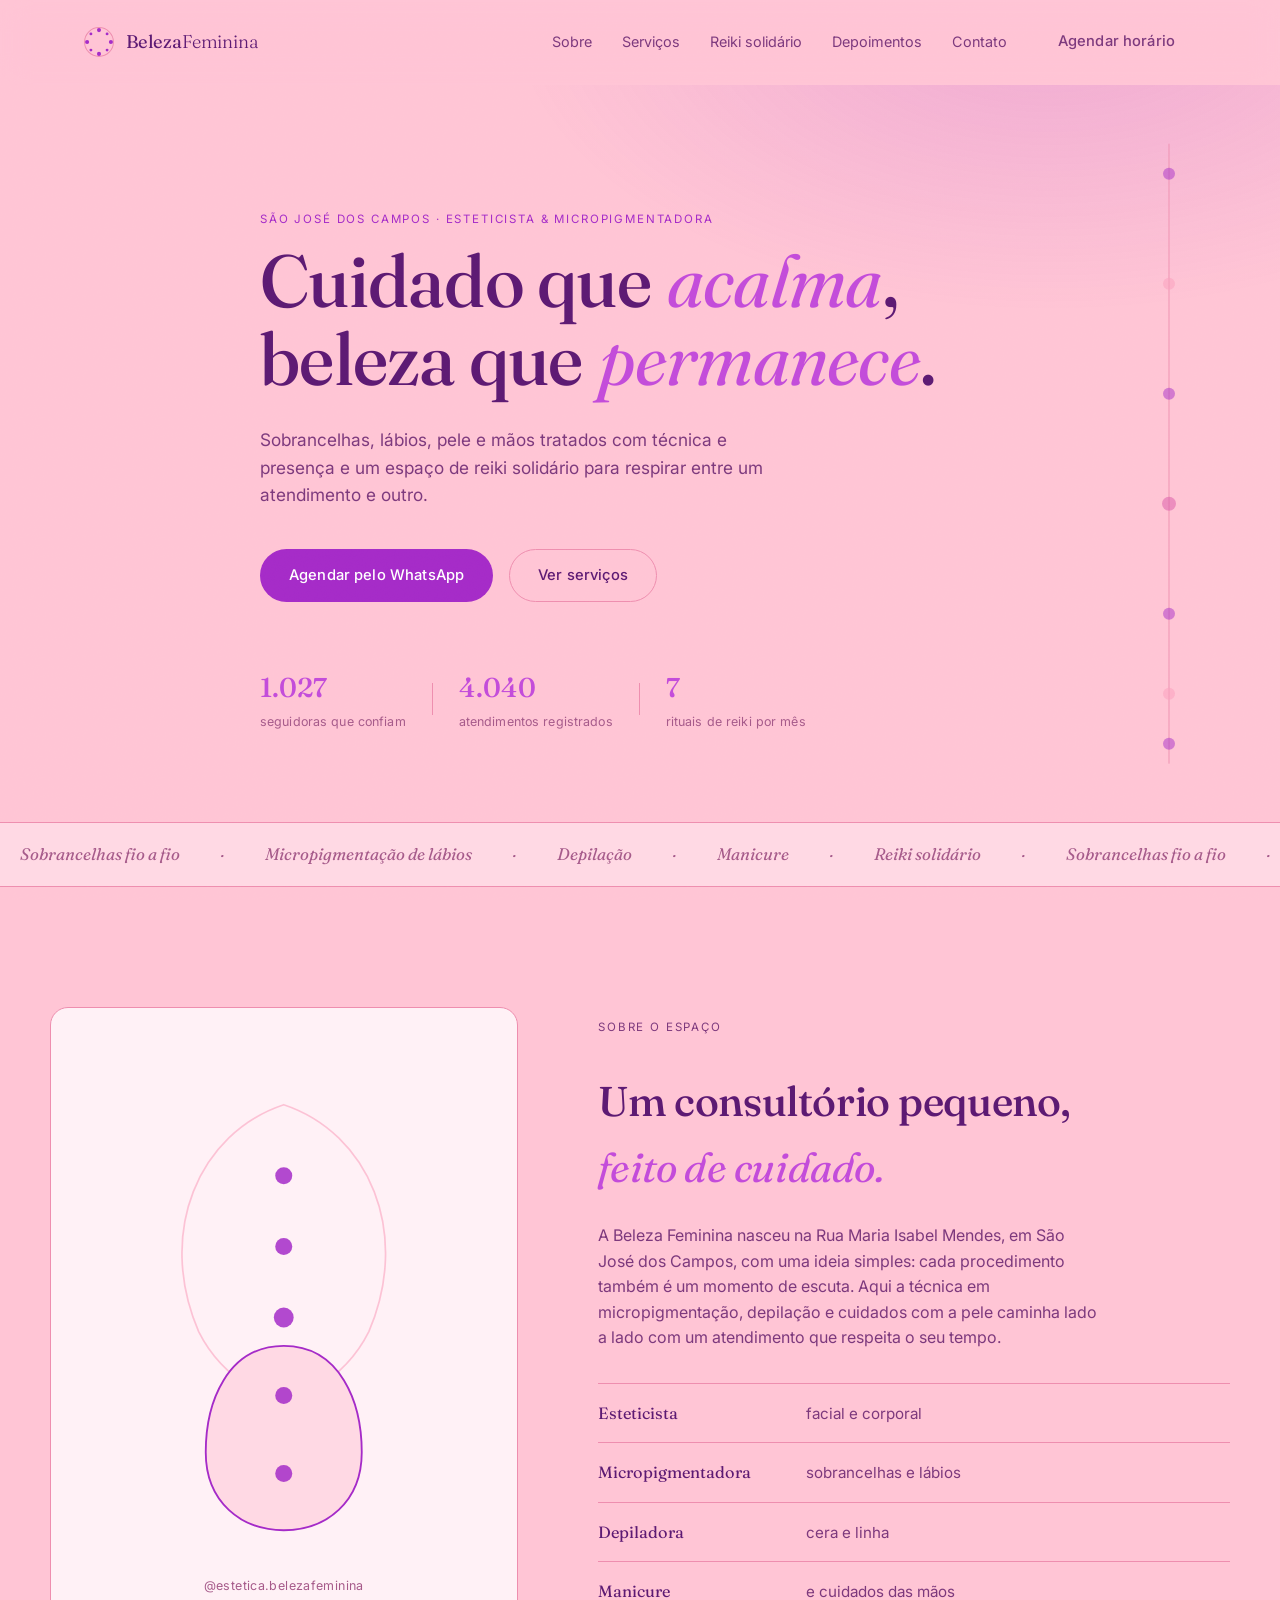
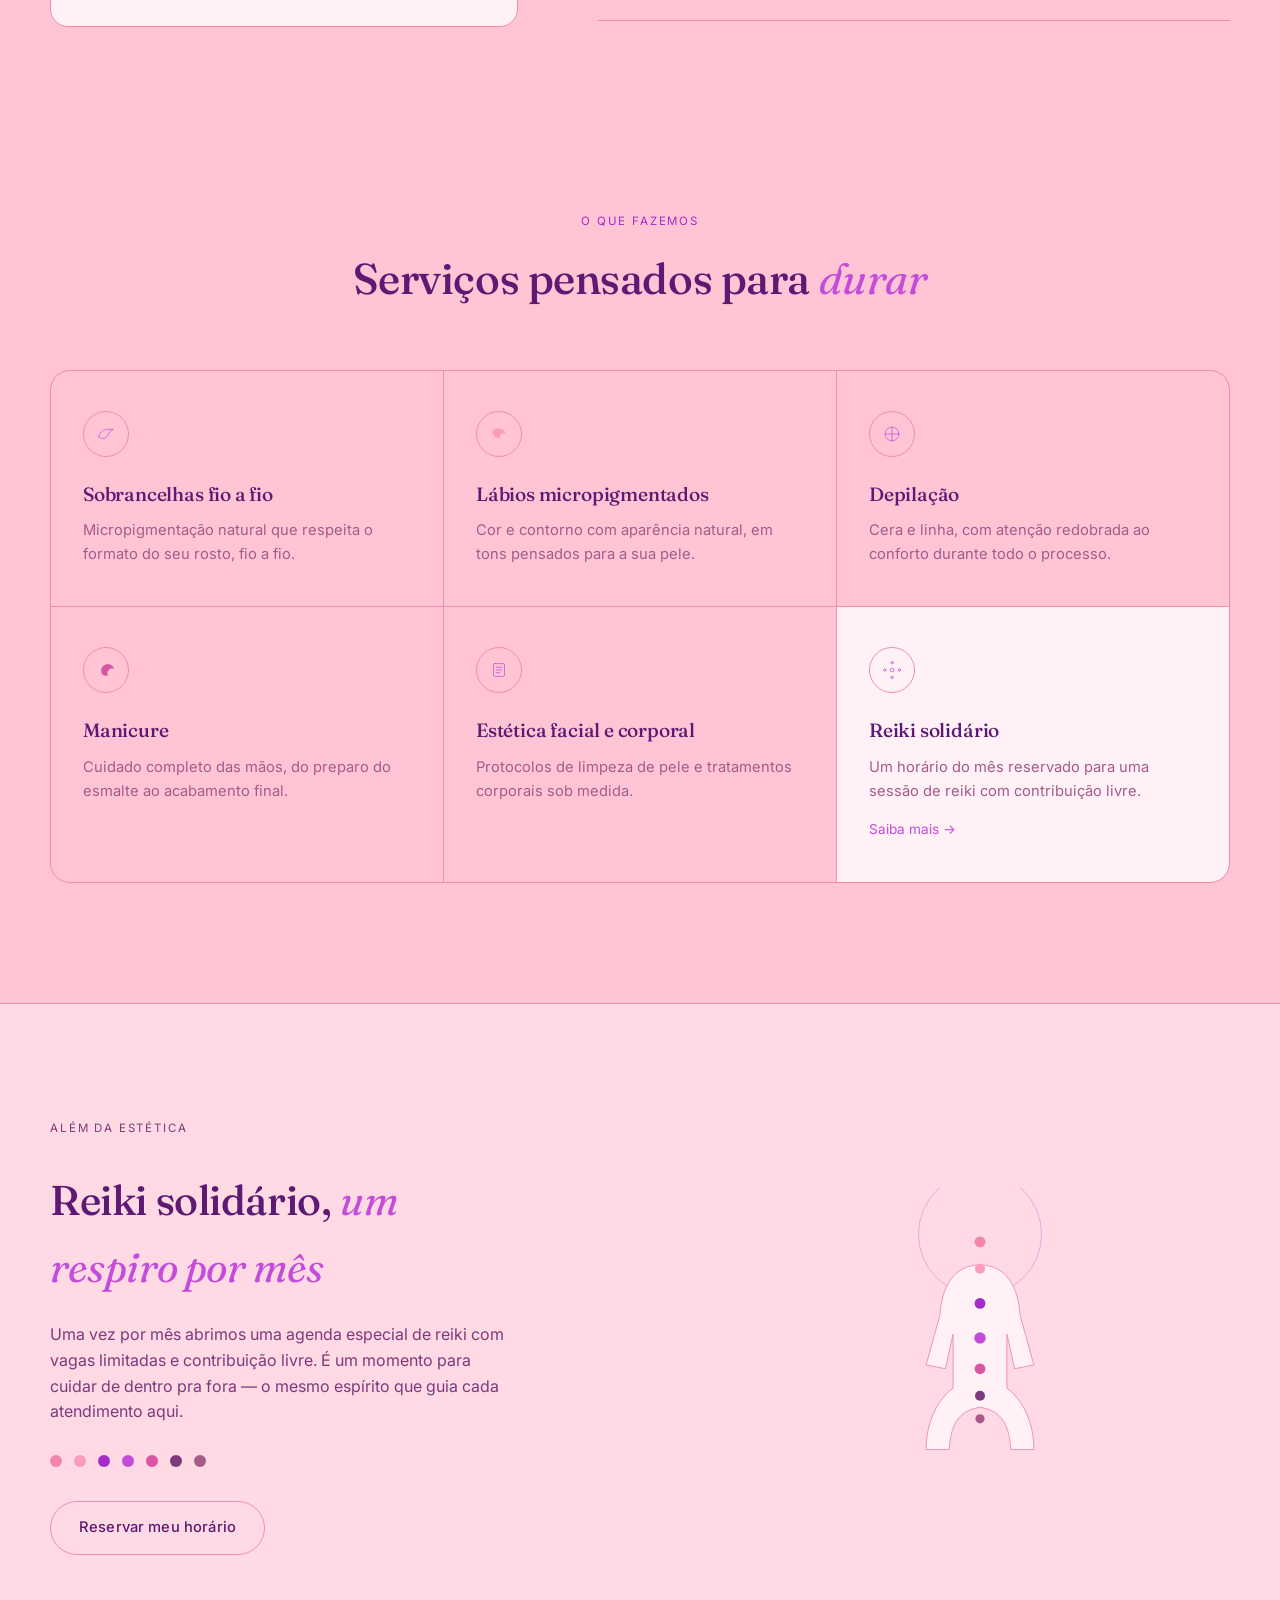
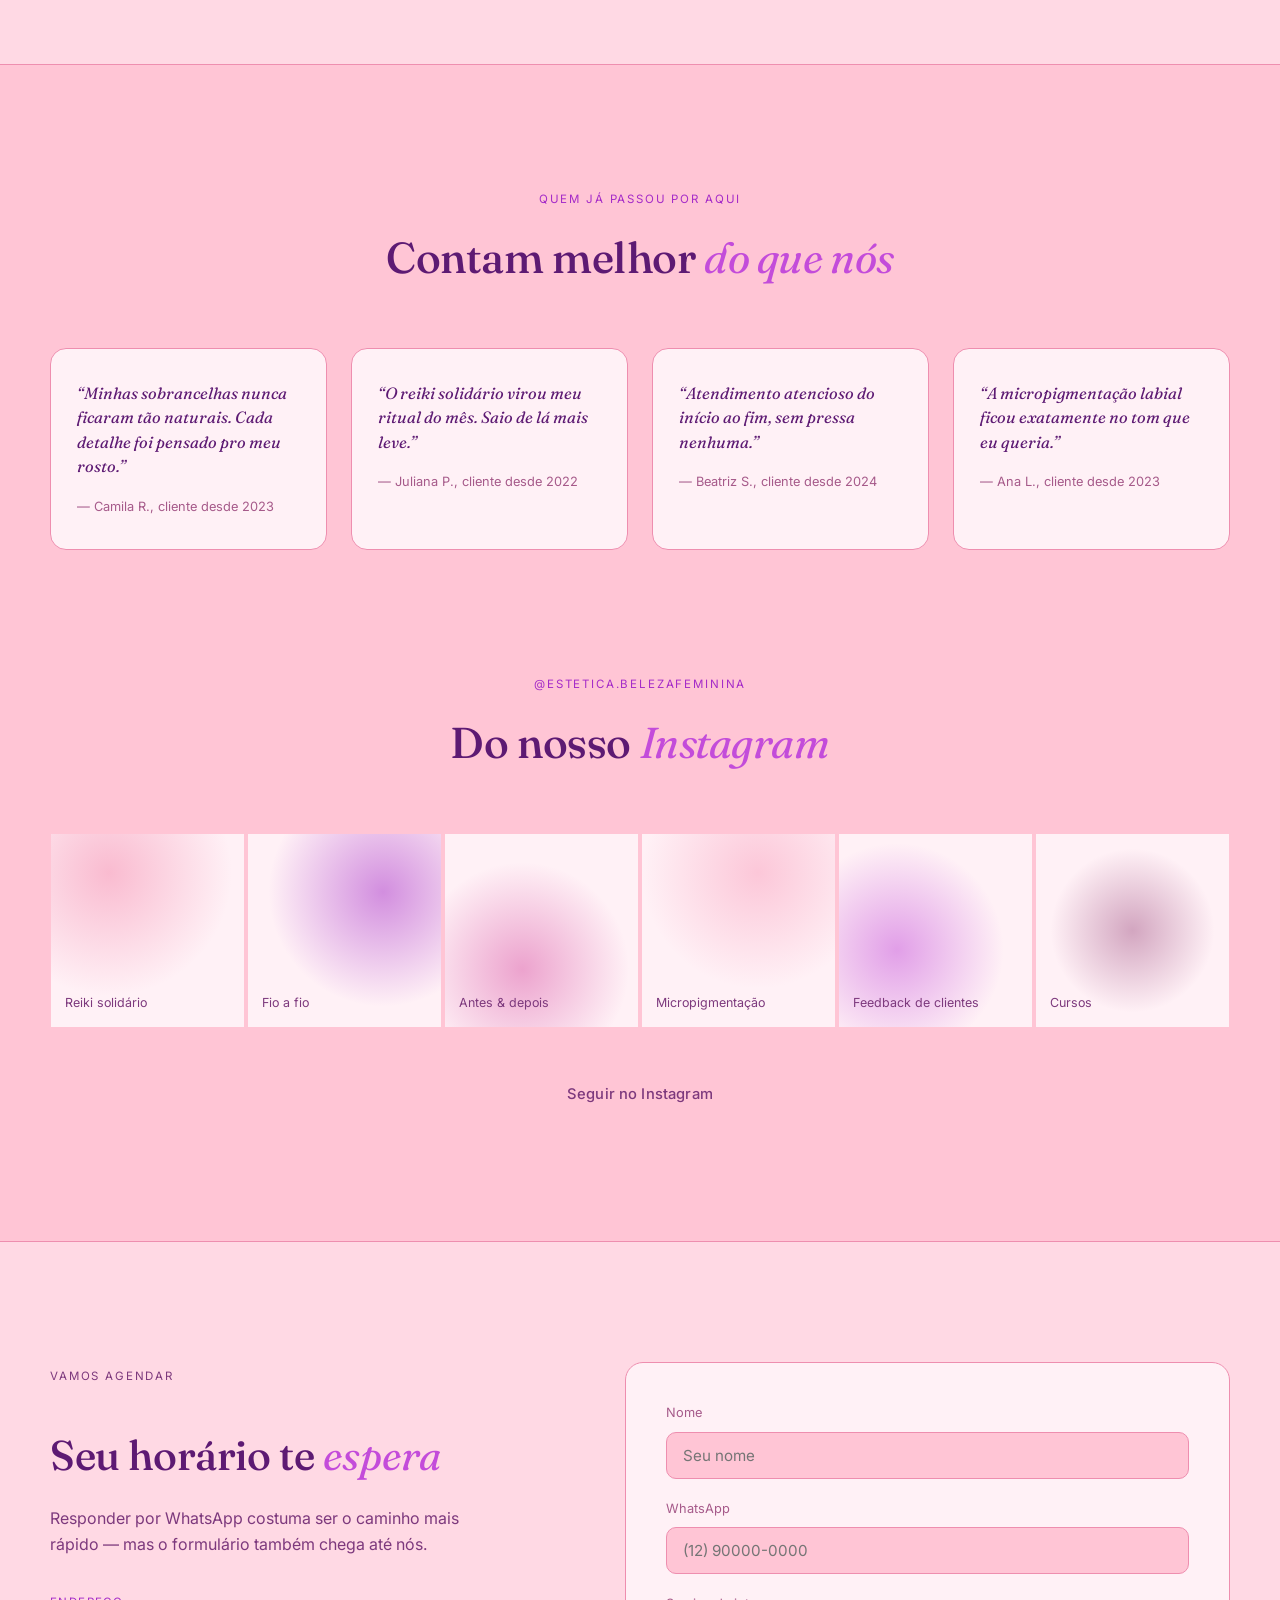
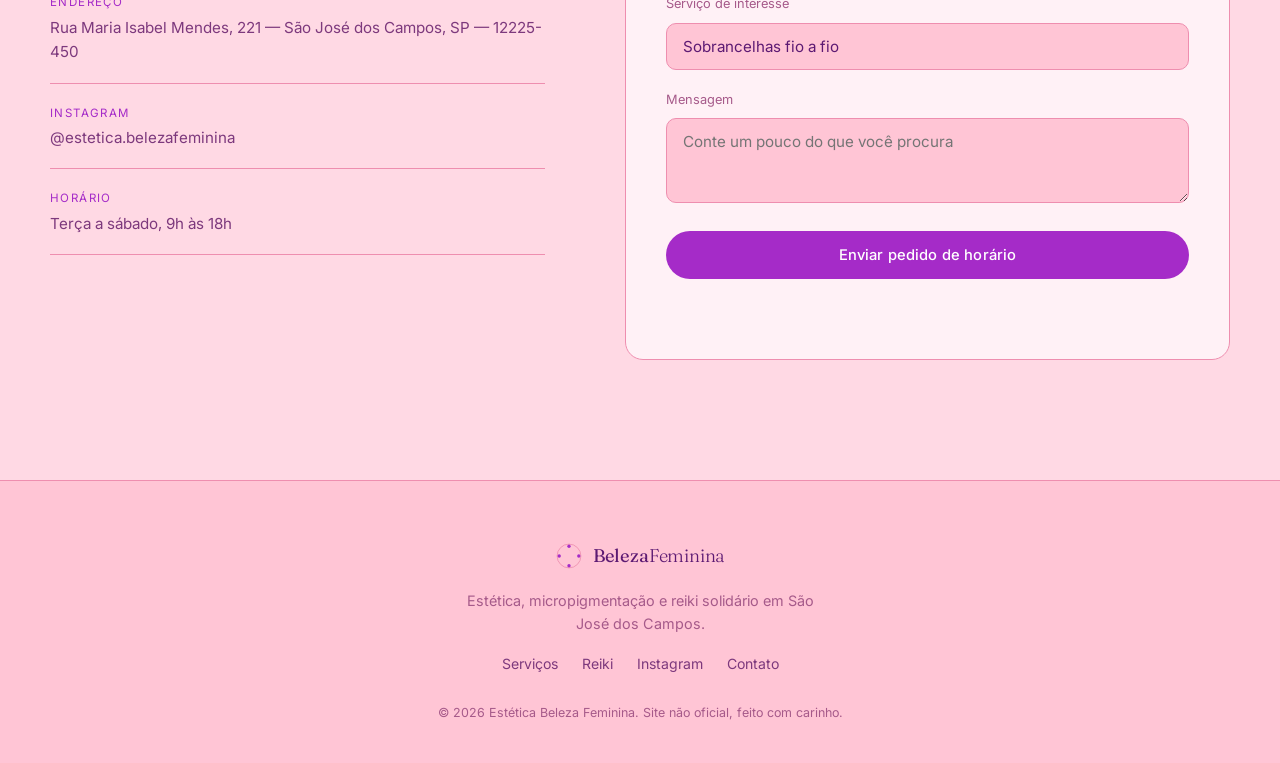
==== commit f5742947: "add |" ====
--- a/index.html
+++ b/index.html
@@ -4,7 +4,7 @@
 <meta property="og:img/capasite" content="https://miguelpellatiero.github.io/estetica-femina/">
 <meta charset="UTF-8">
 <meta name="viewport" content="width=device-width, initial-scale=1.0">
-<title>Estética Beleza Feminina — São José dos Campos</title>
+<title>Estética Beleza Feminina | São José dos Campos</title>
 <meta name="description" content="Esteticista, micropigmentação de sobrancelhas e lábios, depilação, manicure e reiki em São José dos Campos.">
 <link rel="preconnect" href="https://fonts.googleapis.com">
 <link rel="preconnect" href="https://fonts.gstatic.com" crossorigin>
